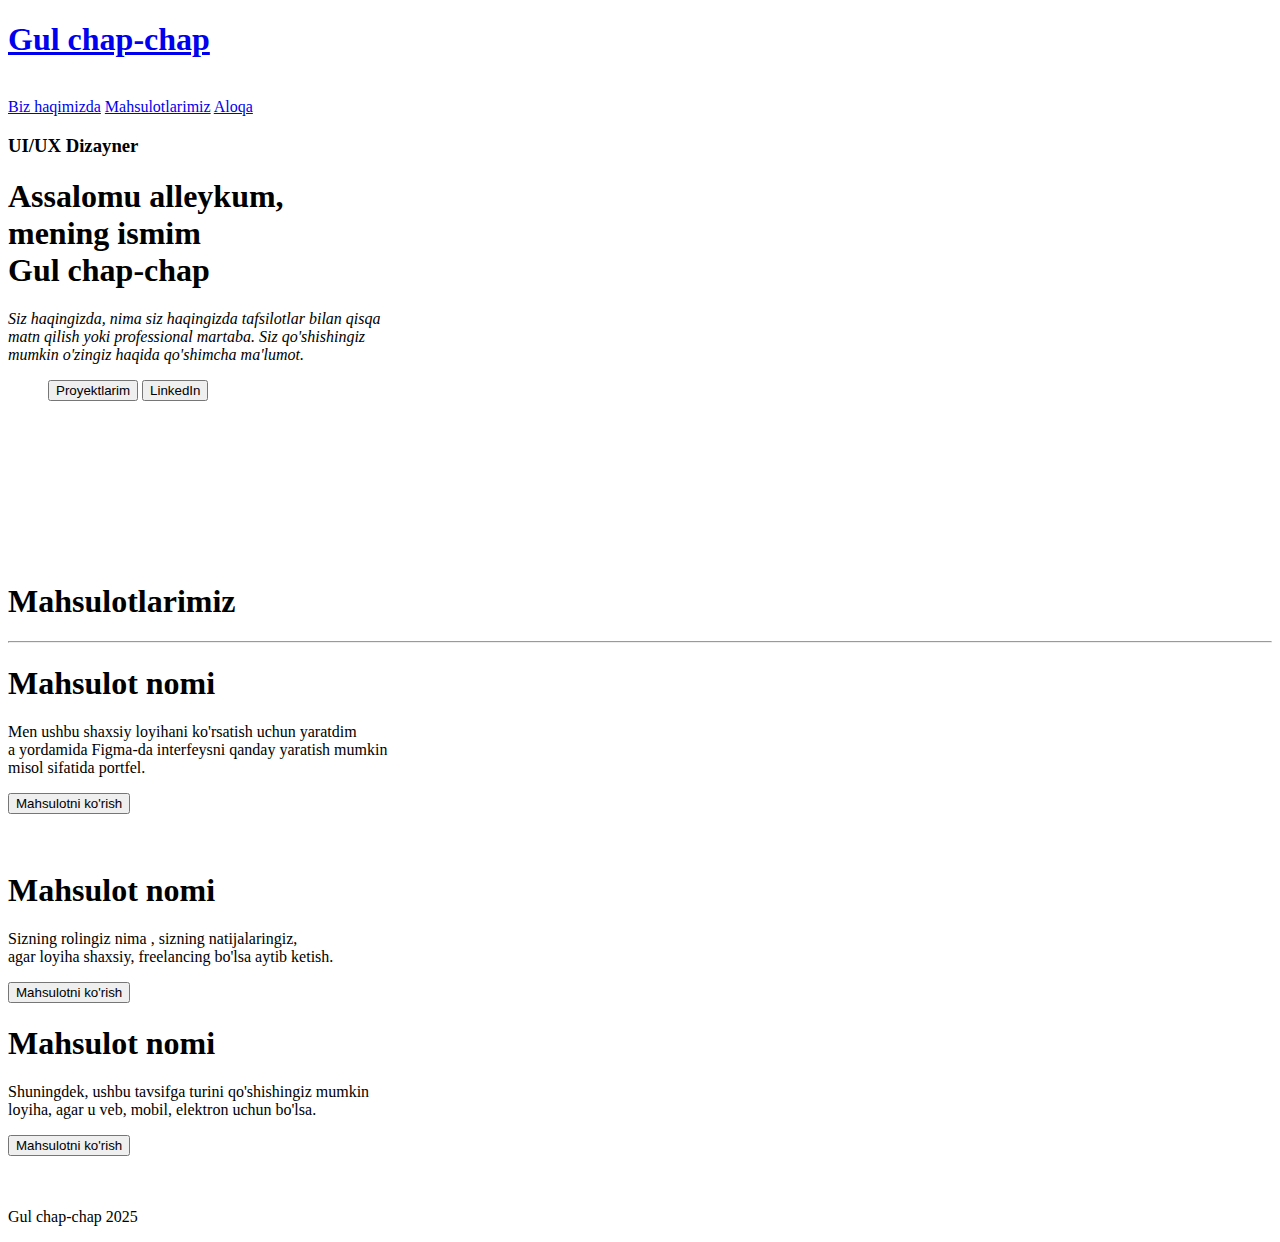
==== index.html @ 93a8c89d "add index.html" ====
<!DOCTYPE html>
<html lang="en">
  <head>
    <meta charset="UTF-8" />
    <meta name="viewport" content="width=device-width, initial-scale=1.0" />
    <meta name="keywords" content="Gul, Gul chap-chap, Gulchapchap, Gul chap chap">
    <meta name="description" content="Gul chap chap haqida">
    <meta name="robots" content="index, follow">
    <meta name="twitter:image" content="https://drive.google.com/file/d/111O9Mx0I0YemAoUxyjs_UZ-Sjg-pSXUb/view?usp=sharing">
    <title>Gul chap-chap</title>
    <link rel="shortcut icon" href="images/world.png" type="image/x-icon">
    <link rel="stylesheet" href="style.css" />
    <link rel="preconnect" href="https://fonts.googleapis.com">
<link rel="preconnect" href="https://fonts.gstatic.com" crossorigin>
<link href="https://fonts.googleapis.com/css2?family=Playfair+Display:ital,wght@0,400..900;1,400..900&display=swap" rel="stylesheet">

  </head>
  <body>
    <div class="container">
      <main>
        <header>
          <a href="/index.html" class="a_teg"><h1>Gul chap-chap</h1></a>
          <a href=""><img src="images/hamburger (1).png" alt=""></a>
          <li>
            <a href="/about.html">Biz haqimizda</a>
            <a href="/#mah">Mahsulotlarimiz</a>
            <a href="aloqa.html">Aloqa</a>
          </li>
        </header>
        <div class="ui_and_picture">
          <div class="ui">
            <h3>UI/UX Dizayner</h3>
            <h1>
              Assalomu alleykum,  <br />
              mening ismim <br>Gul chap-chap
            </h1>
            <p>
              <i>Siz haqingizda, nima siz haqingizda tafsilotlar bilan qisqa <br>
               matn qilish yoki professional martaba. Siz qo'shishingiz <br>
               mumkin o'zingiz haqida qo'shimcha ma'lumot.</i>
            </p>
            <ul>
              <button class="button_project">Proyektlarim</button>
              <button class="button_linkedin">LinkedIn</button>
            </ul>
          </div>
          <div class="picture">
            <img src="images/image.png" alt="" />
          </div>
    
      </main>
      <br /><br /><br /><br /><br /><br /><br />
      <div class="prject_main" id="mah">
        <h1 >Mahsulotlarimiz</h1>
        <hr />
        <div class="card1">
          <div class="child_left">
            <h1>Mahsulot nomi</h1>
            <p>
              Men ushbu shaxsiy loyihani ko'rsatish uchun yaratdim <br>
              a yordamida Figma-da interfeysni qanday yaratish mumkin <br>
              misol sifatida portfel.
            </p>
            <button class="view_button">Mahsulotni ko'rish</button>
          </div>
          <div class="child_right">
            <img src="images/0699995435818ce71ab6001ab66b970f.jpg" alt="" width="500px"/>
          </div>
        </div>
        <div class="card1 c2">
          <div class="child_right">
            <img src="images/IMG_0355.jpg" alt="" width="500px" />
          </div>
          <div class="child_left">
            <h1>Mahsulot nomi</h1>
            <p>
              Sizning rolingiz nima , sizning natijalaringiz,<br>
               agar loyiha shaxsiy, freelancing bo'lsa aytib ketish.
            </p>
            <button class="view_button">Mahsulotni ko'rish</button>
          </div>
        </div>
        <div class="card1">
          <div class="child_left">
            <h1>Mahsulot nomi</h1>
            <p>
              Shuningdek, ushbu tavsifga turini qo'shishingiz mumkin <br>
              loyiha, agar u veb, mobil, elektron uchun bo'lsa.
            </p>
            <button class="view_button">Mahsulotni ko'rish</button>
          </div>
          <div class="child_right">
            <img src="images/tikuvchi.png" alt="" width="500px"/>
          </div>
        </div>
        <footer>
          <div class="social">
            <img src="images/Vector.png" alt="" />
            <img src="images/Group.png" alt="" />
            <img src="images/message.png" alt="" />
          </div>
          <p>Gul chap-chap 2025</p>
        </footer>
      </div>
    </div>
  </body>
</html>
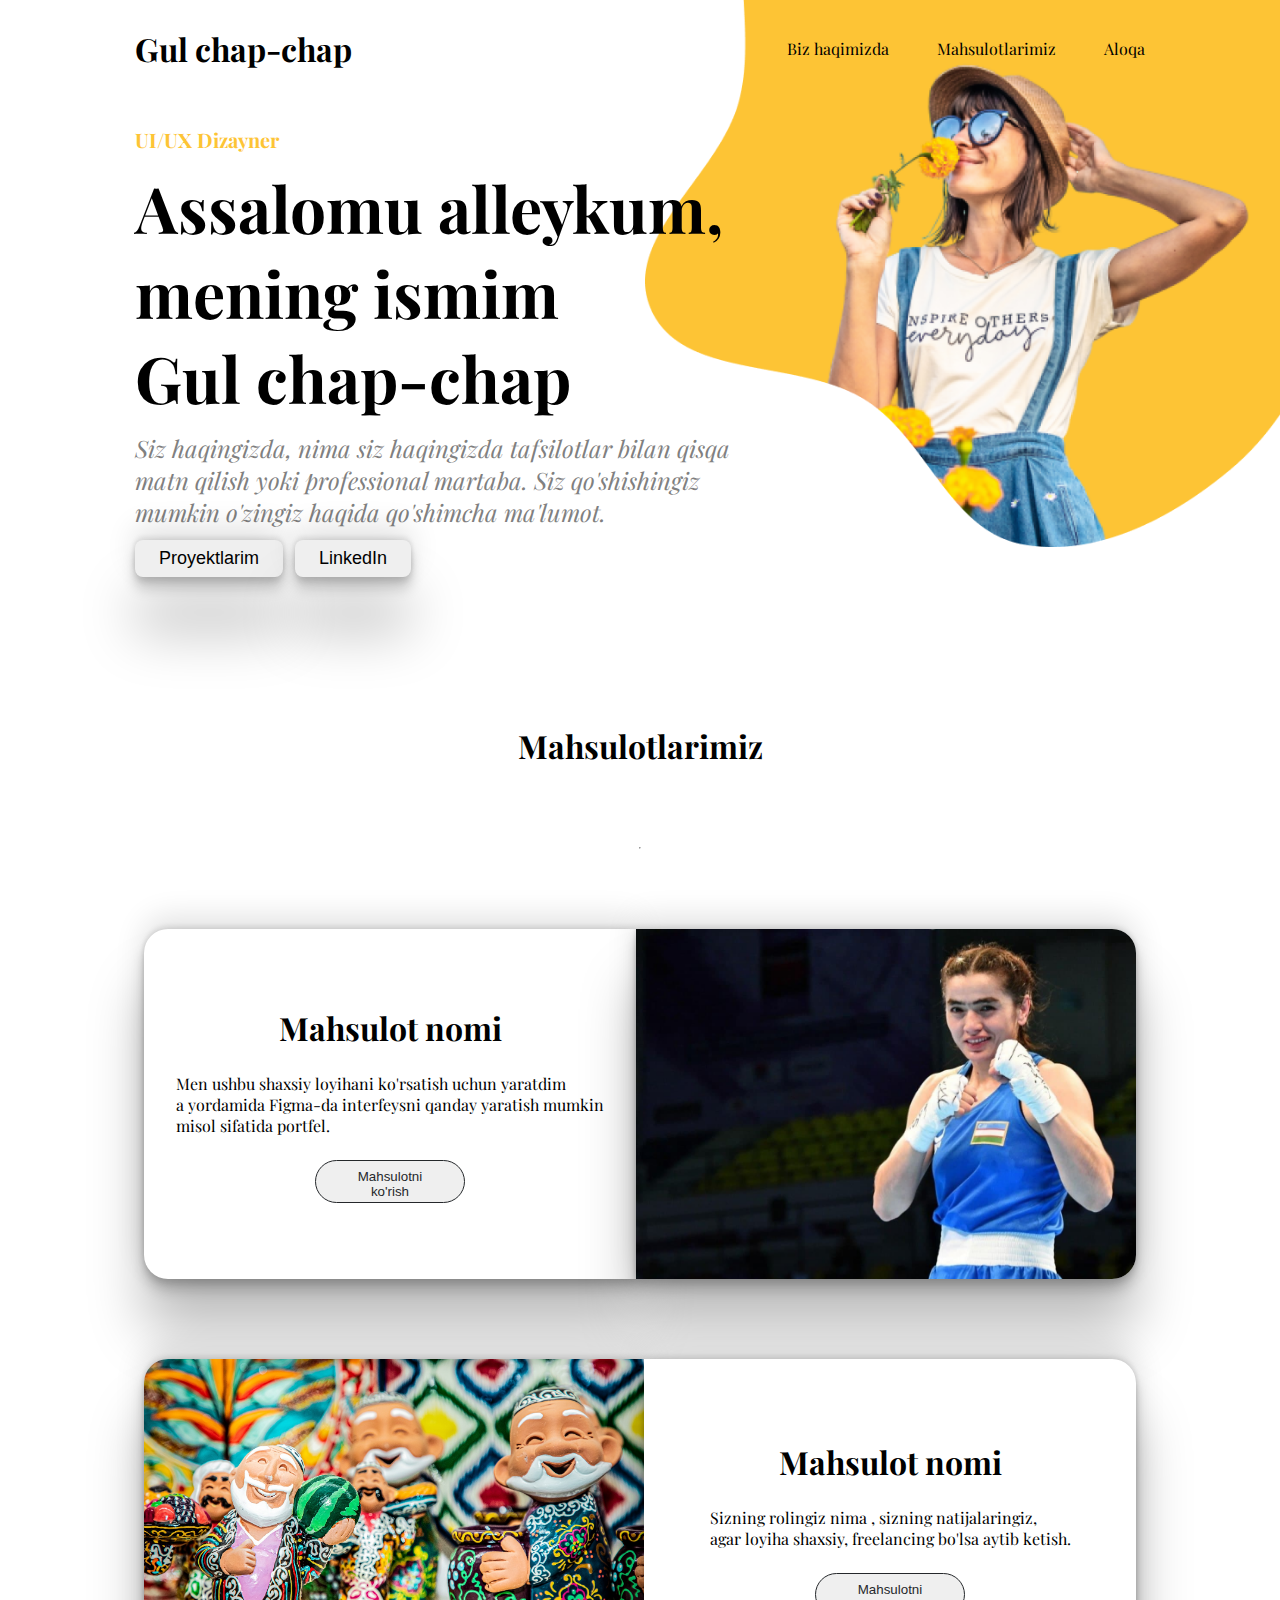
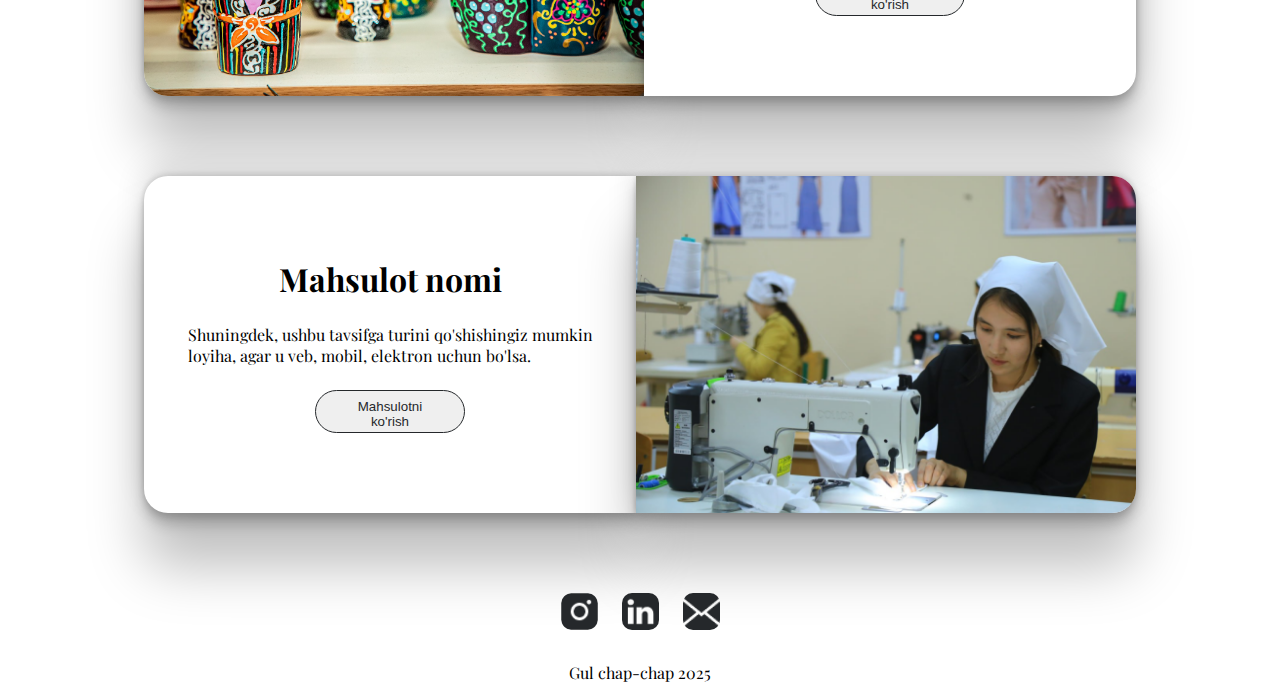
==== commit 414276ba: "add ." ====
--- a/index.html
+++ b/index.html
@@ -6,7 +6,8 @@
     <meta name="keywords" content="Gul, Gul chap-chap, Gulchapchap, Gul chap chap">
     <meta name="description" content="Gul chap chap haqida">
     <meta name="robots" content="index, follow">
-    <meta name="twitter:image" content="https://drive.google.com/file/d/111O9Mx0I0YemAoUxyjs_UZ-Sjg-pSXUb/view?usp=sharing">
+    <meta name="twitter:card" content="summary_large_image">
+    <meta name="twitter:image" content="https://i.imgur.com/ywePtTM.jpeg">
     <title>Gul chap-chap</title>
     <link rel="shortcut icon" href="images/world.png" type="image/x-icon">
     <link rel="stylesheet" href="style.css" />
--- a/style.css
+++ b/style.css
@@ -0,0 +1,505 @@
+* {
+  margin: 0px;
+  padding: 0px;
+  box-sizing: border-box;
+}
+body {
+  font-family: Playfair Display;
+}
+
+.container {
+  position: relative;
+  padding: 20px 135px 0px 135px;
+  width: 100%;
+  max-width: 1800px;
+  margin-inline: auto;
+}
+main {
+  z-index: 100;
+  display: flex;
+  flex-direction: column;
+  gap: 50px;
+  header {
+    display: flex;
+    align-items: center;
+    justify-content: space-between;
+    height: 56px;
+    .a_teg {
+      text-decoration: none;
+      color: black;
+    }
+    li {
+      text-decoration: none;
+      display: flex;
+      gap: 48px;
+      a {
+        text-decoration: none;
+        color: black;
+        transition: all 1s;
+      }
+      a:hover {
+        color: #ffffff;
+        transition: all 1s;
+        padding: 5px;
+      }
+    }
+    img {
+      width: 25px;
+      height: 25px;
+      /* display: none; */
+      opacity: 0;
+    }
+  }
+  .ui_and_picture {
+    height: 100%;
+    display: flex;
+    justify-content: space-between;
+    gap: 12px;
+    .ui {
+      display: flex;
+      flex-direction: column;
+      gap: 12px;
+      h3 {
+        color: rgba(253, 196, 53, 1);
+        font-size: 20px;
+      }
+      p {
+        color: gray;
+        font-size: 24px;
+      }
+      h1 {
+        font-weight: 700;
+        font-size: 64px;
+      }
+      ul {
+        /* width: 244px; */
+        display: flex;
+        gap: 12px;
+        .button_project {
+          border-radius: 8px;
+          padding: 8px 24px 8px 24px;
+          /* background-color: rgba(253, 196, 53, 1); */
+          border: none;
+          font-size: 18px;
+          transition: all 1s;
+          box-shadow: rgba(0, 0, 0, 0.25) 0px 54px 55px,
+            rgba(0, 0, 0, 0.12) 0px -12px 30px, rgba(0, 0, 0, 0.12) 0px 4px 6px,
+            rgba(0, 0, 0, 0.17) 0px 12px 13px, rgba(0, 0, 0, 0.09) 0px -3px 5px;
+        }
+        .button_linkedin {
+          /* width: 117px; */
+          /* height: 43px; */
+          border-radius: 8px;
+          /* border: solid 2px; */
+          border: none;
+          padding: 8px 24px 8px 24px;
+          font-size: 18px;
+          transition: all 1s;
+          box-shadow: rgba(0, 0, 0, 0.25) 0px 54px 55px,
+            rgba(0, 0, 0, 0.12) 0px -12px 30px, rgba(0, 0, 0, 0.12) 0px 4px 6px,
+            rgba(0, 0, 0, 0.17) 0px 12px 13px, rgba(0, 0, 0, 0.09) 0px -3px 5px;
+        }
+        .button_project:hover {
+          background-color: rgba(253, 196, 53, 1);
+          transition: all 1s;
+          scale: 1.1;
+          border-radius: 0px;
+          /* text-decoration: underline; */
+          /* border: solid 1px; */
+        }
+        .button_linkedin:hover {
+          background-color: rgba(253, 196, 53, 1);
+          transition: all 1s;
+          scale: 1.1;
+          border-radius: 0px;
+          /* text-decoration: underline; */
+          /* border: solid 1px; */
+        }
+      }
+    }
+    .picture {
+      position: absolute;
+      top: -8px;
+      right: 0px;
+      z-index: -10;
+      align-items: center;
+
+      img {
+        height: 555px;
+      }
+    }
+    .picture_hide {
+      opacity: 0;
+    }
+  }
+}
+.prject_main {
+  /* border: solid; */
+  top: 673px;
+  left: 222px;
+  display: flex;
+  gap: 80px;
+  align-items: center;
+  justify-content: center;
+  flex-direction: column;
+  .child_left {
+    display: flex;
+    flex-direction: column;
+    align-items: center;
+    gap: 24px;
+    justify-content: center;
+    hr {
+      width: 100px;
+      height: 4px;
+      border-radius: 2px;
+      background-color: rgba(253, 196, 53, 1);
+      border: none;
+    }
+  }
+  .card1 {
+    width: 992px;
+    border-radius: 24px;
+    display: flex;
+    .child_left {
+      width: 50%;
+      background-color: rgba(255, 255, 255, 1);
+      box-shadow: rgba(0, 0, 0, 0.25) 0px 54px 55px,
+        rgba(0, 0, 0, 0.12) 0px -12px 30px, rgba(0, 0, 0, 0.12) 0px 4px 6px,
+        rgba(0, 0, 0, 0.17) 0px 12px 13px, rgba(0, 0, 0, 0.09) 0px -3px 5px;
+      border-radius: 24px 0px 0px 24px;
+      .view_button {
+        width: 150px;
+        height: 43px;
+        border-radius: 24px;
+        border: solid 1px;
+        padding: 8px 24px 8px 24px;
+        color: rgba(37, 40, 43, 1);
+      }
+    }
+    .child_right {
+      img {
+        border-radius: 0px 24px 24px 0px;
+        box-shadow: rgba(0, 0, 0, 0.25) 0px 54px 55px,
+          rgba(0, 0, 0, 0.12) 0px -12px 30px, rgba(0, 0, 0, 0.12) 0px 4px 6px,
+          rgba(0, 0, 0, 0.17) 0px 12px 13px, rgba(0, 0, 0, 0.09) 0px -3px 5px;
+        height: 100%;
+      }
+    }
+  }
+  .c2 {
+    .child_left {
+      border-radius: 0px 24px 24px 0px;
+    }
+    .child_right {
+      img {
+        border-radius: 24px 0px 0px 24px;
+        height: 100%;
+      }
+    }
+  }
+}
+footer {
+  justify-content: center;
+  align-items: center;
+  display: flex;
+  flex-direction: column;
+  gap: 32px;
+  .social {
+    display: flex;
+    gap: 24px;
+    img {
+      width: 37px;
+      height: 37px;
+      border-radius: 10px;
+    }
+    img:hover {
+      padding: 2px;
+    }
+  }
+}
+
+@media (max-width: 1000px) {
+  main {
+    z-index: 100;
+    display: flex;
+    flex-direction: column;
+    gap: 50px;
+    header {
+      display: flex;
+      align-items: center;
+      justify-content: space-between;
+      height: 56px;
+      li {
+        text-decoration: none;
+        display: flex;
+        gap: 48px;
+
+        a {
+          text-decoration: none;
+          color: black;
+        }
+        a:hover {
+          background-color: #ffff00;
+          transition: all 1s;
+          border-radius: 24px;
+          padding: 5px;
+          color: black;
+        }
+      }
+    }
+    .ui_and_picture {
+      height: 100%;
+      display: flex;
+      flex-direction: column;
+      justify-content: space-between;
+      gap: 62px;
+      .ui {
+        display: flex;
+        flex-direction: column;
+        gap: 28px;
+        h3 {
+          /* color:  ; */
+          font-size: 20px;
+        }
+        p {
+          color: gray;
+          font-size: 20px;
+        }
+        h1 {
+          font-weight: 700;
+          font-size: 34px;
+        }
+        ul {
+          display: flex;
+          gap: 22px;
+          /* border: solid; */
+          .button_project {
+            border-radius: 8px;
+            padding: 8px 24px 8px 24px;
+            border: none;
+            font-size: 15px;
+          }
+          .button_linkedin {
+            border-radius: 8px;
+            /* border: solid 2px; */
+            padding: 8px 24px 8px 24px;
+            font-size: 15px;
+          }
+          .button_project:hover {
+            background-color: rgba(253, 196, 53, 1);
+            transition: all 1s;
+            scale: 1.1;
+            border-radius: 0px;
+            /* text-decoration: underline; */
+            /* border: solid 1px; */
+          }
+          .button_linkedin:hover {
+            background-color: rgba(253, 196, 53, 1);
+            transition: all 1s;
+            scale: 1.1;
+            border-radius: 0px;
+            /* text-decoration: underline; */
+            /* border: solid 1px; */
+          }
+        }
+      }
+      .picture {
+        position: relative;
+        top: 11px;
+        right: 0px;
+        z-index: -10;
+        align-items: center;
+        img {
+          height: 455px;
+        }
+      }
+    }
+  }
+  .prject_main {
+    display: flex;
+    gap: 40px;
+    align-items: center;
+    justify-content: center;
+    flex-direction: column;
+    .child_left {
+      display: block;
+      align-items: center;
+      justify-content: center;
+    }
+    .card1 {
+      width: 100%;
+      border-radius: 24px;
+      display: block;
+      gap: 30px;
+      .child_left {
+        width: 100%;
+        height: 50%;
+        display: flex;
+        padding: 10px;
+        border-radius: 24px;
+        scale: 0.9;
+        .view_button {
+          border-radius: 24px;
+          border: solid 1px;
+          color: rgba(37, 40, 43, 1);
+        }
+      }
+      .child_right {
+        width: 100%;
+        height: 50%;
+        display: flex;
+        justify-content: center;
+        align-items: center;
+        border-radius: 24px;
+
+        img {
+          width: 100%;
+          scale: 0.9;
+          border-radius: 24px;
+        }
+      }
+    }
+    .c2 {
+      .child_left {
+        border-radius: 24px;
+      }
+      .child_right {
+        img {
+          border-radius: 24px;
+        }
+      }
+    }
+  }
+  footer {
+    justify-content: center;
+    align-items: center;
+    display: flex;
+    margin: 10px;
+    .social {
+      display: flex;
+      gap: 24px;
+      img {
+        width: 21px;
+        height: 21px;
+      }
+    }
+  }
+}
+@media (max-width: 780px) {
+  .container {
+    position: relative;
+    height: 80vh;
+    padding: 20px;
+    width: 100%;
+    max-width: 1800px;
+    margin-inline: auto;
+  }
+  main {
+    z-index: 100;
+    display: flex;
+    flex-direction: column;
+    gap: 50px;
+    header {
+      display: flex;
+      align-items: center;
+      justify-content: space-between;
+      height: 56px;
+      li {
+        text-decoration: none;
+        display: flex;
+        gap: 48px;
+        display: none;
+        a {
+          text-decoration: none;
+          color: black;
+          transition: all 1s;
+        }
+        a:hover {
+          color: #ffffff;
+          transition: all 1s;
+          padding: 5px;
+        }
+      }
+      img {
+        /* display: block; */
+        opacity: 1;
+      }
+      img:hover {
+        padding: 2px;
+      }
+    }
+    .picture {
+      position: absolute;
+      top: -8px;
+      right: 0px;
+      z-index: -10;
+      align-items: center;
+      display: flex;
+      justify-content: center;
+      img {
+        height: 555px;
+        /* border: solid; */
+      }
+    }
+    .picture_hide {
+      opacity: 0;
+    }
+  }
+}
+@media (max-width: 200px) {
+  .container {
+    position: relative;
+    height: 80vh;
+    padding: 10px;
+    width: 100%;
+    max-width: 1800px;
+    margin-inline: auto;
+  }
+  main {
+    .ui_and_picture {
+      /* border: solid; */
+      .ui {
+        h3 {
+          font-size: 15px;
+        }
+        h1 {
+          font-size: 15px;
+        }
+        p {
+          font-size: 12px;
+        }
+      }
+    }
+    .picture {
+      position: absolute;
+      top: -8px;
+      right: 0px;
+      z-index: -10;
+      align-items: center;
+      display: flex;
+      justify-content: center;
+      img {
+        height: 555px;
+        /* border: solid; */
+        scale: 0.4;
+      }
+    }
+    .picture_hide {
+      opacity: 0;
+    }
+    ul {
+      display: flex;
+      /* border: solid; */
+      flex-direction: column;
+      .button_project {
+        font-size: 5px;
+        border: solid;
+      }
+    }
+  }
+  .prject_main {
+    h1 {
+      font-size: 16px;
+    }
+  }
+}
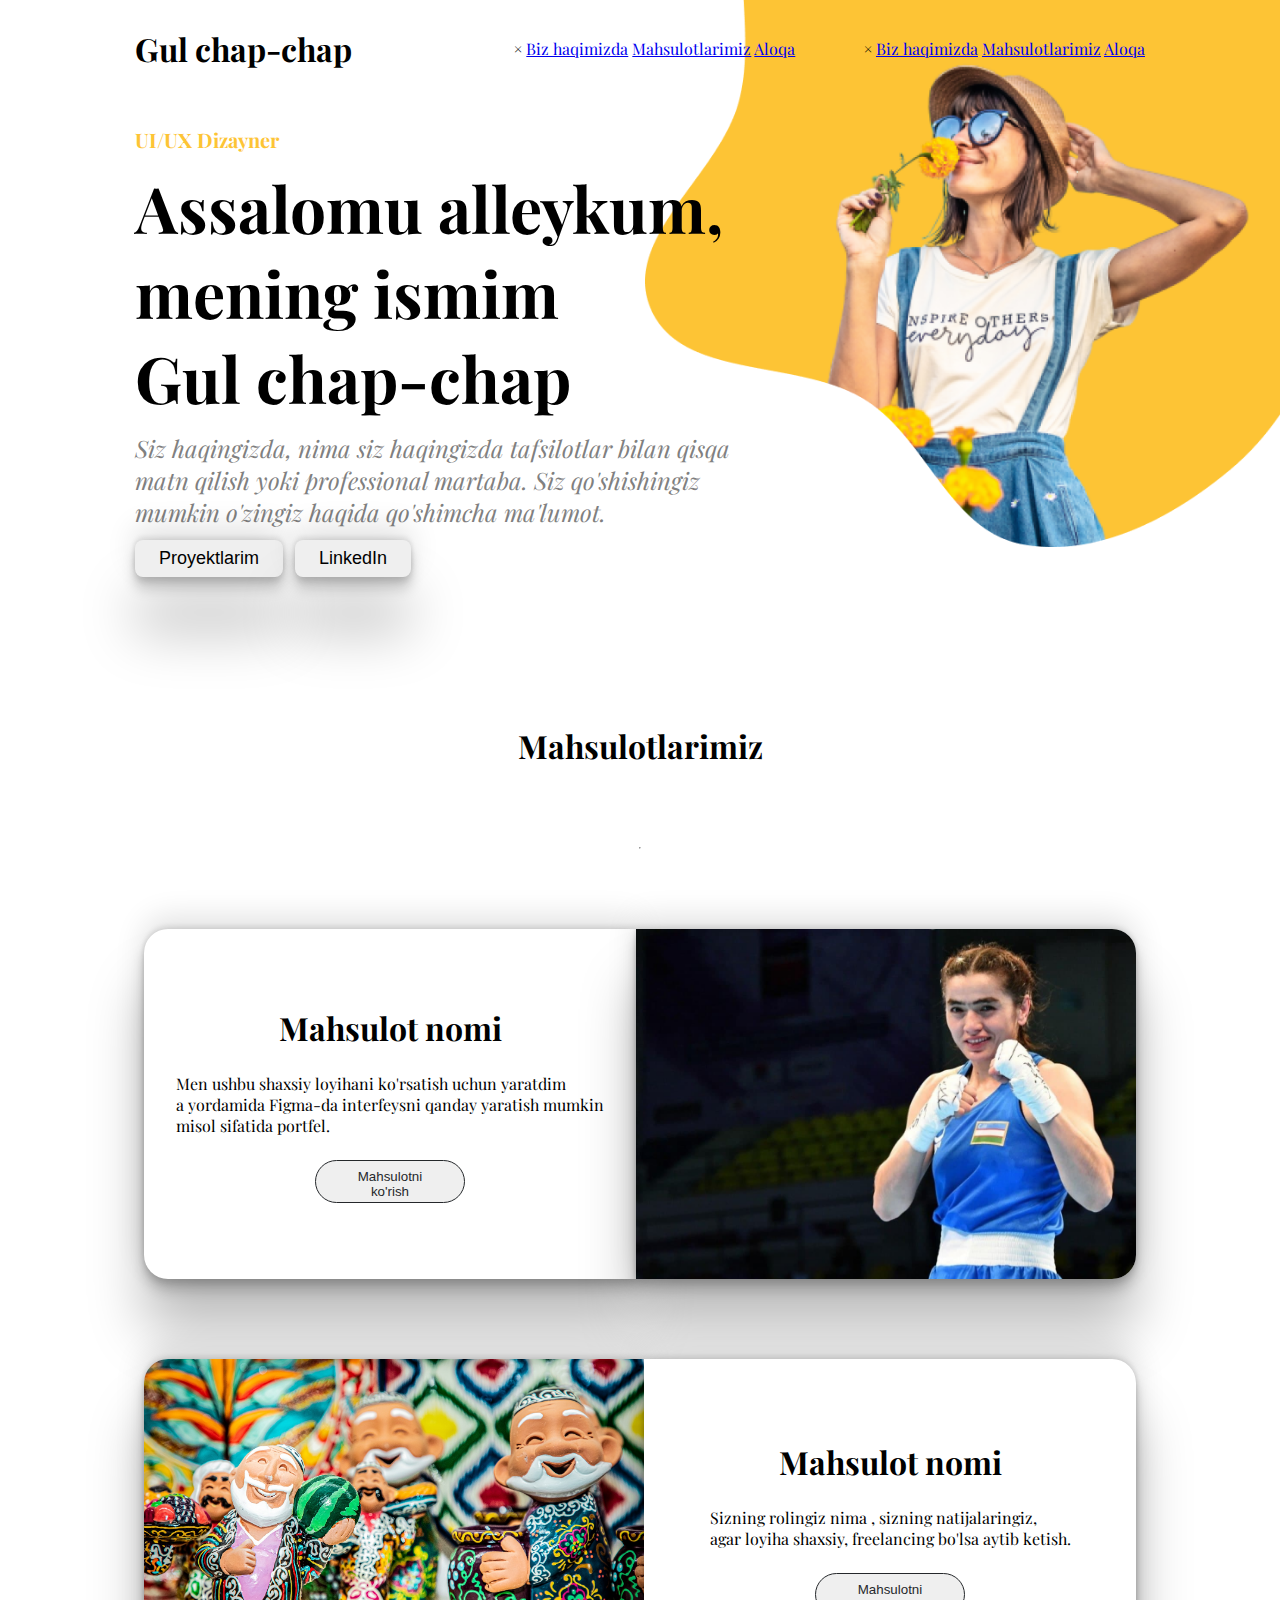
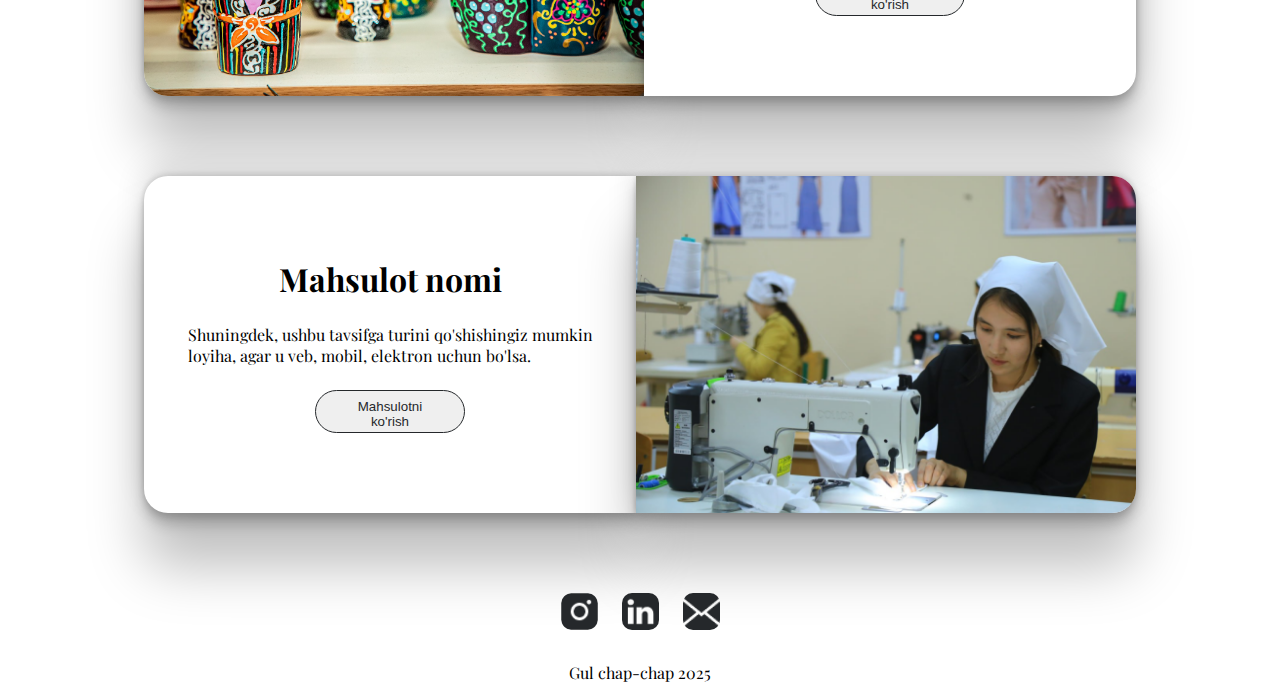
==== commit 79cf3250: "add index html" ====
--- a/index.html
+++ b/index.html
@@ -3,8 +3,8 @@
   <head>
     <meta charset="UTF-8" />
     <meta name="viewport" content="width=device-width, initial-scale=1.0" />
-    <meta name="keywords" content="Gul, Gul chap-chap, Gulchapchap, Gul chap chap">
-    <meta name="description" content="Gul chap chap haqida">
+    <meta name="keywords" content="Gul, Gul chap-chap, Gulchapchap, Gul chap chap,asosiy bo'lim">
+    <meta name="description" content="Gul chap chap haqida asosiy sahifa">
     <meta name="robots" content="index, follow">
     <meta name="twitter:card" content="summary_large_image">
     <meta name="twitter:image" content="https://i.imgur.com/ywePtTM.jpeg">
@@ -21,12 +21,20 @@
       <main>
         <header>
           <a href="/index.html" class="a_teg"><h1>Gul chap-chap</h1></a>
-          <a href=""><img src="images/hamburger (1).png" alt=""></a>
-          <li>
+          <img src="images/hamburger (1).png" alt="" onclick="openMenu()">
+          <nav class="menu-links">
+            <span class="close-btn" onclick="closeMenu()">&times;</span>
             <a href="/about.html">Biz haqimizda</a>
             <a href="/#mah">Mahsulotlarimiz</a>
             <a href="aloqa.html">Aloqa</a>
-          </li>
+          </nav>
+          <nav class="menu-overlay" id="menuOverlay">
+            <span class="close-btn" onclick="closeMenu()">&times;</span>
+            <a href="/about.html">Biz haqimizda</a>
+            <a href="/#mah">Mahsulotlarimiz</a>
+            <a href="aloqa.html">Aloqa</a>
+          </nav>
+          
         </header>
         <div class="ui_and_picture">
           <div class="ui">
@@ -104,5 +112,6 @@
         </footer>
       </div>
     </div>
+    <script src="main.js"></script>
   </body>
 </html>
